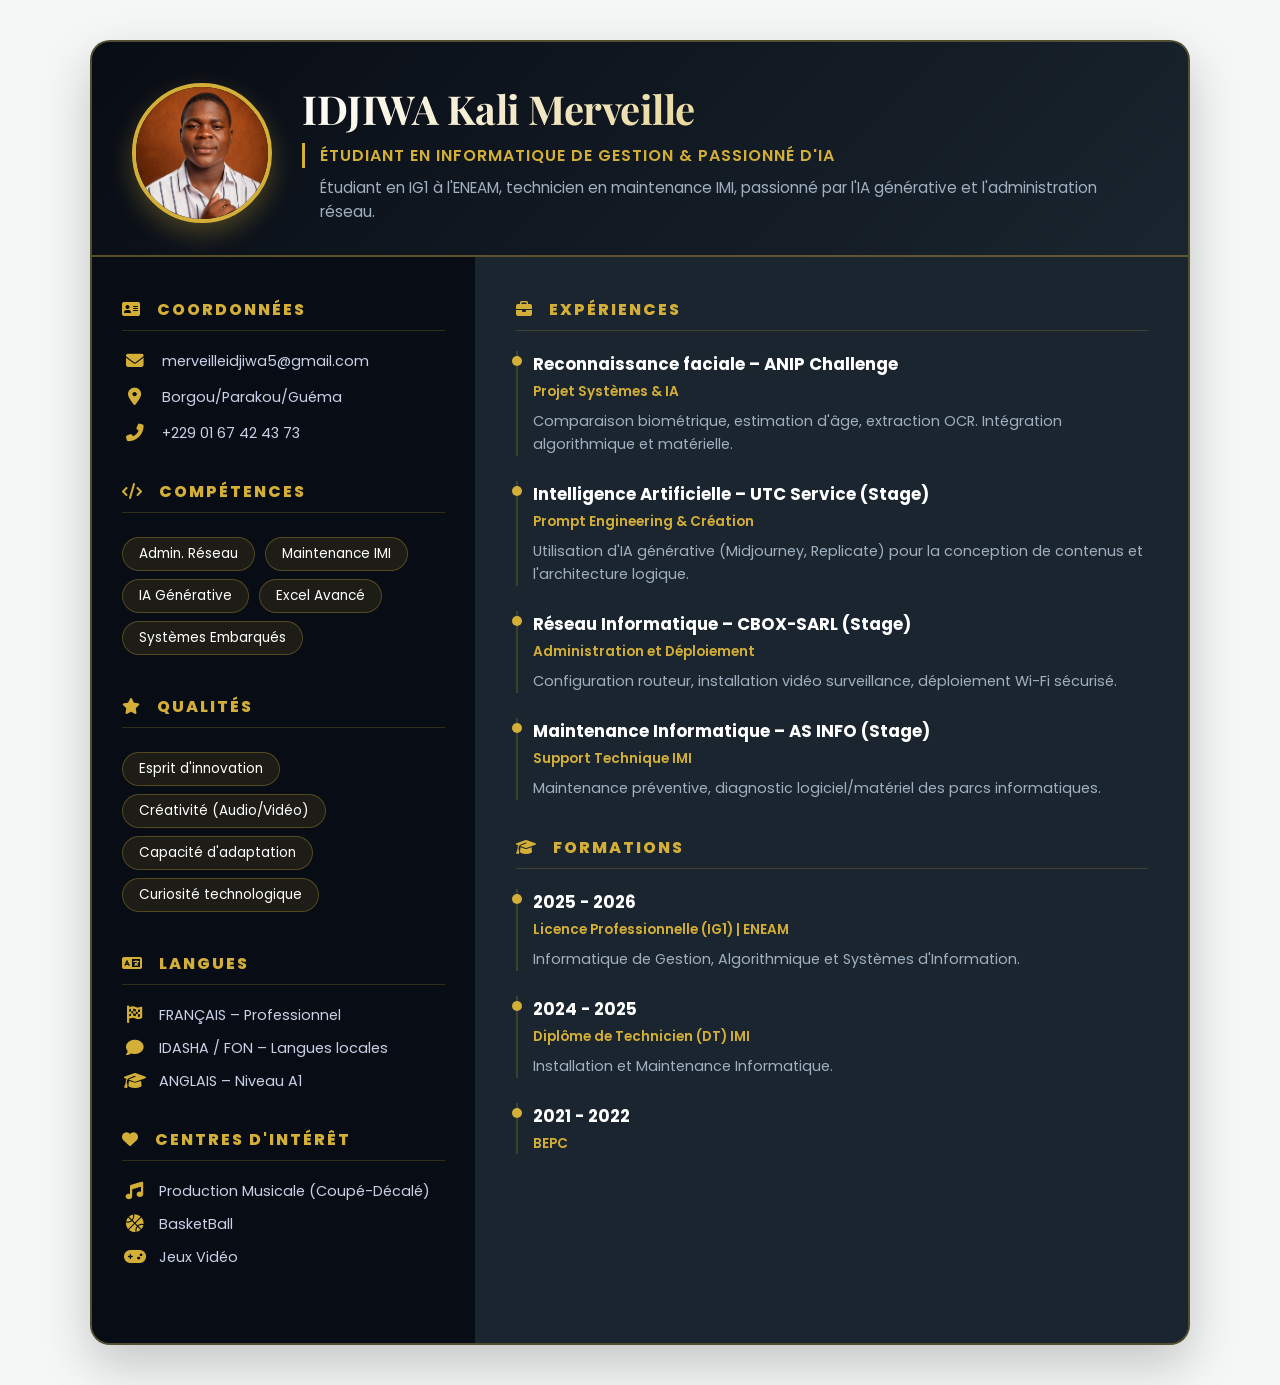
==== cv.html @ 540a0140 "Add files via upload" ====
<!DOCTYPE html>
<html lang="fr">
<head>
    <meta charset="UTF-8">
    <title>CV - KALI MERVEILLE</title>
    <style>
        @import url('https://fonts.googleapis.com/css2?family=Playfair+Display:wght@400;700&family=Poppins:wght@300;400;500;600;700&display=swap');
        
        * {
            margin: 0;
            padding: 0;
            box-sizing: border-box;
        }
        
        /* On met le fond de la page de la même couleur que les autres pages du site */
        body {
            background: #f4f7f6;
            font-family: 'Poppins', sans-serif;
            padding: 40px 20px;
            color: #e8edf5;
            min-height: 100vh;
            display: flex;
            align-items: center;
            justify-content: center;
            /* Cacher la barre de défilement pour un effet propre */
            scrollbar-width: none;
        }
        body::-webkit-scrollbar { display: none; }

        /* Le conteneur du CV devient la carte Bleu Nuit */
        .cv-container {
            max-width: 1100px;
            width: 100%;
            margin: 0 auto;
            background: #1a252f; /* Notre Bleu Nuit Premium */
            border-radius: 20px;
            box-shadow: 0 20px 50px rgba(0,0,0,0.2);
            overflow: hidden;
            border: 2px solid rgba(212, 175, 55, 0.3);
            animation: apparition 0.8s ease-out forwards;
        }

        @keyframes apparition {
            from { opacity: 0; transform: translateY(30px); }
            to { opacity: 1; transform: translateY(0); }
        }
        
        /* ===== EN-TÊTE avec PHOTO ===== */
        .cv-header {
            background: linear-gradient(135deg, #080c14, #1a252f);
            padding: 40px 40px 30px 40px;
            border-bottom: 2px solid rgba(212, 175, 55, 0.4);
            display: flex;
            align-items: center;
            gap: 30px;
            flex-wrap: wrap;
        }

        /* Photo de profil */
        .profile-img {
            width: 140px;
            height: 140px;
            border-radius: 50%;
            object-fit: cover;
            border: 4px solid #d4af37;
            box-shadow: 0 10px 25px rgba(212, 175, 55, 0.3);
            background: #1a1f2e;
            flex-shrink: 0;
            transition: transform 0.4s ease;
        }
        .profile-img:hover {
            transform: scale(1.05) rotate(2deg);
        }

        .profile-placeholder {
            width: 140px;
            height: 140px;
            border-radius: 50%;
            background: linear-gradient(145deg, #1a252f, #080c14);
            border: 4px solid #d4af37;
            display: flex;
            align-items: center;
            justify-content: center;
            color: #d4af37;
            font-size: 4rem;
            flex-shrink: 0;
        }

        .header-text {
            flex: 1;
        }
        .header-text h1 {
            font-family: 'Playfair Display', serif;
            font-size: 2.5rem;
            font-weight: 700;
            letter-spacing: -0.5px;
            background: linear-gradient(135deg, #fff, #d4af37);
            -webkit-background-clip: text;
            background-clip: text;
            color: transparent;
            margin-bottom: 8px;
        }
        .header-text .subtitle {
            color: #d4af37;
            font-size: 1rem;
            font-weight: 600;
            border-left: 3px solid #d4af37;
            padding-left: 15px;
            margin-bottom: 8px;
            letter-spacing: 1px;
        }
        .header-text .bio {
            color: #a0b0c0;
            font-size: 0.95rem;
            padding-left: 18px;
            line-height: 1.6;
        }
        
        /* ===== GRILLE 2 COLONNES ===== */
        .cv-grid {
            display: grid;
            grid-template-columns: 35% 65%;
            gap: 0;
        }
        .cv-left {
            background: #080c14; /* Bleu nuit très sombre pour la colonne de gauche */
            padding: 40px 30px;
            border-right: 1px solid rgba(212, 175, 55, 0.15);
        }
        .cv-right {
            background: #1a252f; /* Bleu nuit standard pour la droite */
            padding: 40px 40px;
        }
        
        /* ===== SECTIONS ===== */
        .section {
            margin-bottom: 35px;
        }
        .section-title {
            font-size: 1rem;
            font-weight: 800;
            text-transform: uppercase;
            letter-spacing: 2px;
            color: #d4af37;
            margin-bottom: 20px;
            border-bottom: 1px solid rgba(212, 175, 55, 0.2);
            padding-bottom: 8px;
        }
        .section-title i {
            margin-right: 10px;
        }
        
        /* Contact */
        .contact-item {
            display: flex;
            align-items: center;
            gap: 15px;
            margin-bottom: 15px;
            font-size: 0.9rem;
            color: #c9d1e6;
            transition: transform 0.3s ease;
        }
        .contact-item:hover {
            transform: translateX(5px);
            color: #d4af37;
        }
        .contact-item i {
            width: 25px;
            color: #d4af37;
            text-align: center;
            font-size: 1.1rem;
        }
        
        /* Tags compétences / qualités */
        .skill-tag {
            display: inline-block;
            background: rgba(212, 175, 55, 0.1);
            border: 1px solid rgba(212, 175, 55, 0.3);
            padding: 6px 16px;
            border-radius: 30px;
            font-size: 0.85rem;
            margin: 4px 6px 4px 0;
            color: #fff;
            transition: all 0.3s ease;
        }
        .skill-tag:hover {
            background: #d4af37;
            color: #080c14;
            transform: translateY(-2px);
        }
        
        /* Langues / Intérêts */
        .info-item {
            display: flex;
            align-items: center;
            gap: 12px;
            margin-bottom: 12px;
            font-size: 0.9rem;
            color: #c9d1e6;
        }
        .info-item i {
            width: 25px;
            color: #d4af37;
            text-align: center;
            font-size: 1.1rem;
        }
        
        /* ===== EXPÉRIENCES ===== */
        .exp-item {
            margin-bottom: 25px;
            padding-left: 15px;
            border-left: 2px solid rgba(212, 175, 55, 0.2);
            position: relative;
            transition: all 0.3s ease;
        }
        .exp-item:hover {
            border-left-color: #d4af37;
            background: linear-gradient(to right, rgba(212, 175, 55, 0.05), transparent);
        }
        .exp-item::before {
            content: '';
            position: absolute;
            left: -6px;
            top: 5px;
            width: 10px;
            height: 10px;
            background: #d4af37;
            border-radius: 50%;
        }
        .exp-title {
            font-weight: 700;
            color: white;
            font-size: 1.05rem;
            margin-bottom: 5px;
        }
        .exp-sub {
            font-size: 0.85rem;
            color: #d4af37;
            margin-bottom: 8px;
            font-weight: 600;
        }
        .exp-desc {
            font-size: 0.9rem;
            color: #a0b0c0;
            line-height: 1.6;
        }
        
        /* ===== RESPONSIVE ===== */
        @media (max-width: 850px) {
            .cv-grid {
                grid-template-columns: 1fr;
            }
            .cv-left {
                border-right: none;
                border-bottom: 1px solid rgba(212, 175, 55, 0.2);
            }
            body { padding: 15px; }
            .cv-header { flex-direction: column; text-align: center; }
            .header-text .subtitle { border-left: none; text-align: center; padding-left: 0; }
            .header-text .bio { padding-left: 0; text-align: center; }
        }
    </style>
</head>
<body>

    <div class="cv-container">

        <!-- ===== EN-TÊTE AVEC PHOTO ===== -->
        <div class="cv-header">
            <img src="image/photo.png" alt="Kali Merveille" class="profile-img" 
                 onerror="this.onerror=null; this.parentElement.innerHTML='<div class=\'profile-placeholder\'><i class=\'fas fa-user-circle\'></i></div>'">
            
            <div class="header-text">
                <h1>IDJIWA Kali Merveille</h1>
                <div class="subtitle">ÉTUDIANT EN INFORMATIQUE DE GESTION &amp; PASSIONNÉ D'IA</div>
                <div class="bio">
                    Étudiant en IG1 à l'ENEAM, technicien en maintenance IMI, passionné par l'IA générative et l'administration réseau.
                </div>
            </div>
        </div>

        <!-- ===== GRILLE ===== -->
        <div class="cv-grid">

            <!-- ===== COLONNE GAUCHE ===== -->
            <div class="cv-left">

                <!-- COORDONNÉES -->
                <div class="section">
                    <div class="section-title"><i class="fas fa-address-card"></i> COORDONNÉES</div>
                    <div class="contact-item"><i class="fas fa-envelope"></i> merveilleidjiwa5@gmail.com</div>
                    <div class="contact-item"><i class="fas fa-map-marker-alt"></i> Borgou/Parakou/Guéma</div>
                    <div class="contact-item"><i class="fas fa-phone-alt"></i> +229 01 67 42 43 73</div>
                </div>

                <!-- COMPÉTENCES -->
                <div class="section">
                    <div class="section-title"><i class="fas fa-code"></i> COMPÉTENCES</div>
                    <div>
                        <span class="skill-tag">Admin. Réseau</span>
                        <span class="skill-tag">Maintenance IMI</span>
                        <span class="skill-tag">IA Générative</span>
                        <span class="skill-tag">Excel Avancé</span>
                        <span class="skill-tag">Systèmes Embarqués</span>
                    </div>
                </div>

                <!-- QUALITÉS -->
                <div class="section">
                    <div class="section-title"><i class="fas fa-star"></i> QUALITÉS</div>
                    <div>
                        <span class="skill-tag">Esprit d'innovation</span>
                        <span class="skill-tag">Créativité (Audio/Vidéo)</span>
                        <span class="skill-tag">Capacité d'adaptation</span>
                        <span class="skill-tag">Curiosité technologique</span>
                    </div>
                </div>

                <!-- LANGUES -->
                <div class="section">
                    <div class="section-title"><i class="fas fa-language"></i> LANGUES</div>
                    <div class="info-item"><i class="fas fa-flag-checkered"></i> FRANÇAIS – Professionnel</div>
                    <div class="info-item"><i class="fas fa-comment"></i> IDASHA / FON – Langues locales</div>
                    <div class="info-item"><i class="fas fa-graduation-cap"></i> ANGLAIS – Niveau A1</div>
                </div>

                <!-- CENTRES D'INTÉRÊT -->
                <div class="section">
                    <div class="section-title"><i class="fas fa-heart"></i> CENTRES D'INTÉRÊT</div>
                    <div class="info-item"><i class="fas fa-music"></i> Production Musicale (Coupé-Décalé)</div>
                    <div class="info-item"><i class="fas fa-basketball-ball"></i> BasketBall</div>
                    <div class="info-item"><i class="fas fa-gamepad"></i> Jeux Vidéo</div>
                </div>

            </div>

            <!-- ===== COLONNE DROITE ===== -->
            <div class="cv-right">

                <!-- EXPÉRIENCES -->
                <div class="section">
                    <div class="section-title"><i class="fas fa-briefcase"></i> EXPÉRIENCES</div>

                    <div class="exp-item">
                        <div class="exp-title">Reconnaissance faciale – ANIP Challenge</div>
                        <div class="exp-sub">Projet Systèmes & IA</div>
                        <div class="exp-desc">Comparaison biométrique, estimation d'âge, extraction OCR. Intégration algorithmique et matérielle.</div>
                    </div>

                    <div class="exp-item">
                        <div class="exp-title">Intelligence Artificielle – UTC Service (Stage)</div>
                        <div class="exp-sub">Prompt Engineering & Création</div>
                        <div class="exp-desc">Utilisation d'IA générative (Midjourney, Replicate) pour la conception de contenus et l'architecture logique.</div>
                    </div>

                    <div class="exp-item">
                        <div class="exp-title">Réseau Informatique – CBOX-SARL (Stage)</div>
                        <div class="exp-sub">Administration et Déploiement</div>
                        <div class="exp-desc">Configuration routeur, installation vidéo surveillance, déploiement Wi-Fi sécurisé.</div>
                    </div>

                    <div class="exp-item">
                        <div class="exp-title">Maintenance Informatique – AS INFO (Stage)</div>
                        <div class="exp-sub">Support Technique IMI</div>
                        <div class="exp-desc">Maintenance préventive, diagnostic logiciel/matériel des parcs informatiques.</div>
                    </div>
                </div>

                <!-- FORMATIONS -->
                <div class="section">
                    <div class="section-title"><i class="fas fa-graduation-cap"></i> FORMATIONS</div>

                    <div class="exp-item">
                        <div class="exp-title">2025 - 2026</div>
                        <div class="exp-sub">Licence Professionnelle (IG1) | ENEAM</div>
                        <div class="exp-desc">Informatique de Gestion, Algorithmique et Systèmes d'Information.</div>
                    </div>

                    <div class="exp-item">
                        <div class="exp-title">2024 - 2025</div>
                        <div class="exp-sub">Diplôme de Technicien (DT) IMI</div>
                        <div class="exp-desc">Installation et Maintenance Informatique.</div>
                    </div>

                    <div class="exp-item">
                        <div class="exp-title">2021 - 2022</div>
                        <div class="exp-sub">BEPC</div>
                    </div>
                </div>

            </div>
            <!-- FIN GRID -->

        </div>
    </div>

    <!-- Font Awesome pour les icônes -->
    <link rel="stylesheet" href="https://cdnjs.cloudflare.com/ajax/libs/font-awesome/6.4.0/css/all.min.css">

</body>
</html>
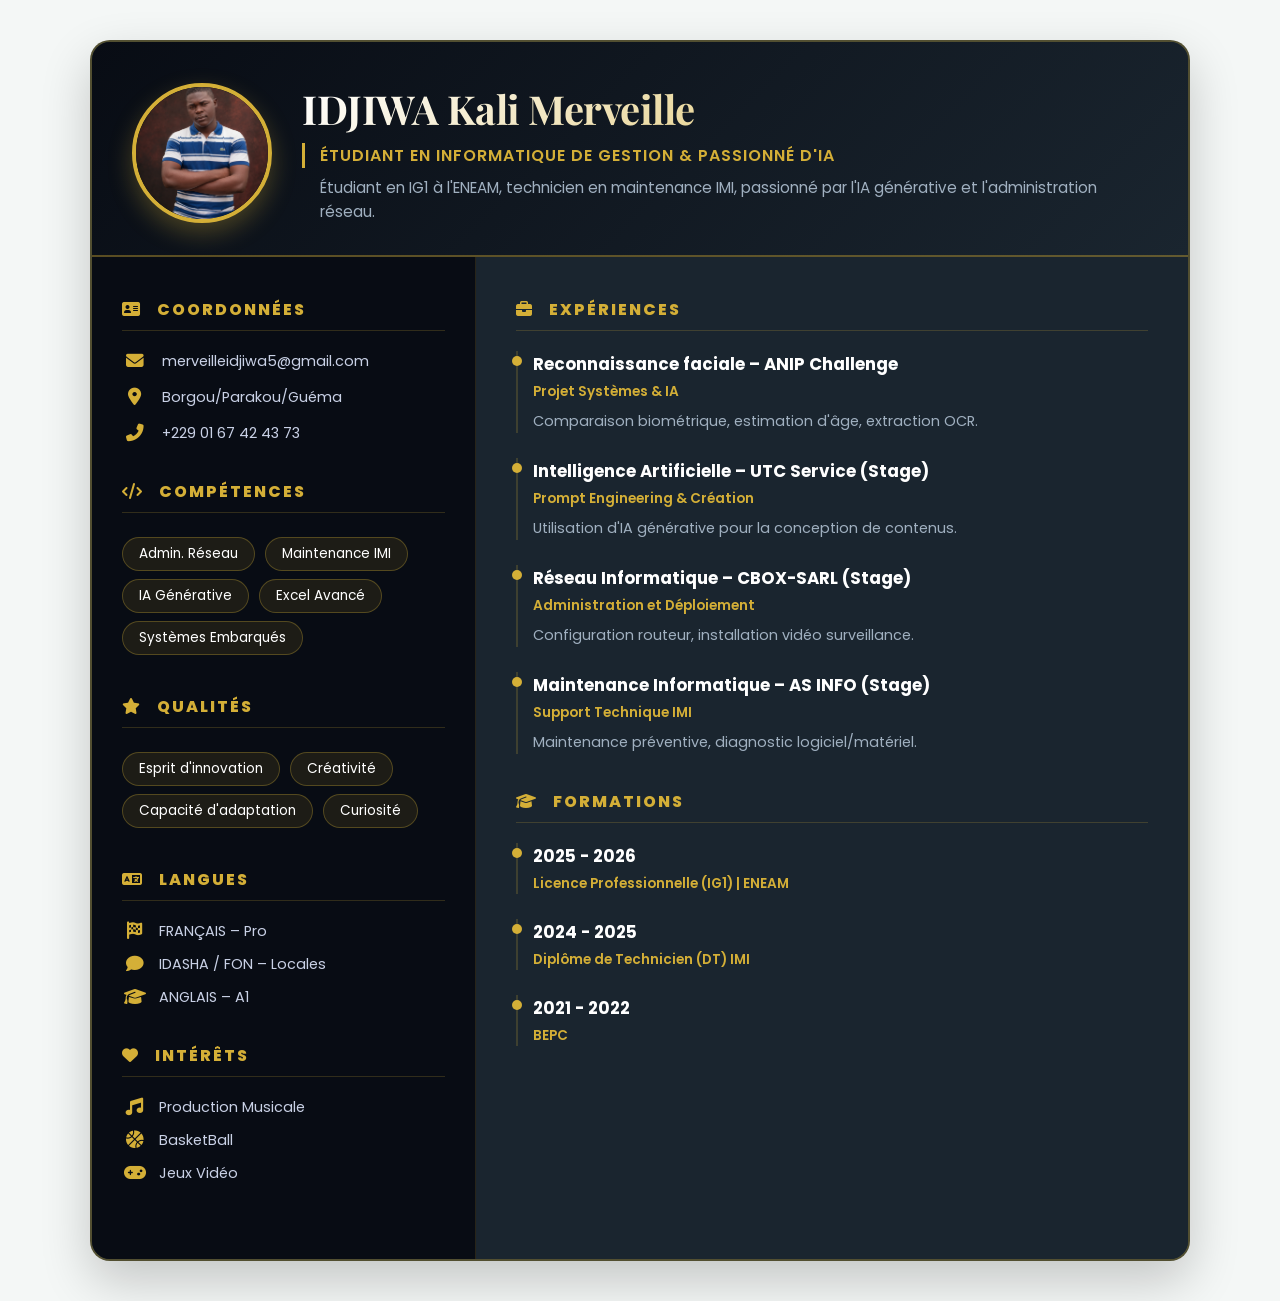
==== commit cdfa671a: "Add files via upload" ====
--- a/cv.html
+++ b/cv.html
@@ -2,17 +2,13 @@
 <html lang="fr">
 <head>
     <meta charset="UTF-8">
+    <meta name="viewport" content="width=device-width, initial-scale=1.0">
     <title>CV - KALI MERVEILLE</title>
     <style>
         @import url('https://fonts.googleapis.com/css2?family=Playfair+Display:wght@400;700&family=Poppins:wght@300;400;500;600;700&display=swap');
         
-        * {
-            margin: 0;
-            padding: 0;
-            box-sizing: border-box;
-        }
-        
-        /* On met le fond de la page de la même couleur que les autres pages du site */
+        * { margin: 0; padding: 0; box-sizing: border-box; }
+        
         body {
             background: #f4f7f6;
             font-family: 'Poppins', sans-serif;
@@ -22,17 +18,15 @@
             display: flex;
             align-items: center;
             justify-content: center;
-            /* Cacher la barre de défilement pour un effet propre */
             scrollbar-width: none;
         }
         body::-webkit-scrollbar { display: none; }
 
-        /* Le conteneur du CV devient la carte Bleu Nuit */
         .cv-container {
             max-width: 1100px;
             width: 100%;
             margin: 0 auto;
-            background: #1a252f; /* Notre Bleu Nuit Premium */
+            background: #1a252f;
             border-radius: 20px;
             box-shadow: 0 20px 50px rgba(0,0,0,0.2);
             overflow: hidden;
@@ -45,7 +39,6 @@
             to { opacity: 1; transform: translateY(0); }
         }
         
-        /* ===== EN-TÊTE avec PHOTO ===== */
         .cv-header {
             background: linear-gradient(135deg, #080c14, #1a252f);
             padding: 40px 40px 30px 40px;
@@ -56,7 +49,6 @@
             flex-wrap: wrap;
         }
 
-        /* Photo de profil */
         .profile-img {
             width: 140px;
             height: 140px;
@@ -68,27 +60,9 @@
             flex-shrink: 0;
             transition: transform 0.4s ease;
         }
-        .profile-img:hover {
-            transform: scale(1.05) rotate(2deg);
-        }
-
-        .profile-placeholder {
-            width: 140px;
-            height: 140px;
-            border-radius: 50%;
-            background: linear-gradient(145deg, #1a252f, #080c14);
-            border: 4px solid #d4af37;
-            display: flex;
-            align-items: center;
-            justify-content: center;
-            color: #d4af37;
-            font-size: 4rem;
-            flex-shrink: 0;
-        }
-
-        .header-text {
-            flex: 1;
-        }
+        .profile-img:hover { transform: scale(1.05) rotate(2deg); }
+
+        .header-text { flex: 1; }
         .header-text h1 {
             font-family: 'Playfair Display', serif;
             font-size: 2.5rem;
@@ -109,183 +83,65 @@
             margin-bottom: 8px;
             letter-spacing: 1px;
         }
-        .header-text .bio {
-            color: #a0b0c0;
-            font-size: 0.95rem;
-            padding-left: 18px;
-            line-height: 1.6;
-        }
-        
-        /* ===== GRILLE 2 COLONNES ===== */
-        .cv-grid {
-            display: grid;
-            grid-template-columns: 35% 65%;
-            gap: 0;
-        }
-        .cv-left {
-            background: #080c14; /* Bleu nuit très sombre pour la colonne de gauche */
-            padding: 40px 30px;
-            border-right: 1px solid rgba(212, 175, 55, 0.15);
-        }
-        .cv-right {
-            background: #1a252f; /* Bleu nuit standard pour la droite */
-            padding: 40px 40px;
-        }
-        
-        /* ===== SECTIONS ===== */
-        .section {
-            margin-bottom: 35px;
-        }
-        .section-title {
-            font-size: 1rem;
-            font-weight: 800;
-            text-transform: uppercase;
-            letter-spacing: 2px;
-            color: #d4af37;
-            margin-bottom: 20px;
-            border-bottom: 1px solid rgba(212, 175, 55, 0.2);
-            padding-bottom: 8px;
-        }
-        .section-title i {
-            margin-right: 10px;
-        }
-        
-        /* Contact */
-        .contact-item {
-            display: flex;
-            align-items: center;
-            gap: 15px;
-            margin-bottom: 15px;
-            font-size: 0.9rem;
-            color: #c9d1e6;
-            transition: transform 0.3s ease;
-        }
-        .contact-item:hover {
-            transform: translateX(5px);
-            color: #d4af37;
-        }
-        .contact-item i {
-            width: 25px;
-            color: #d4af37;
-            text-align: center;
-            font-size: 1.1rem;
-        }
-        
-        /* Tags compétences / qualités */
-        .skill-tag {
-            display: inline-block;
-            background: rgba(212, 175, 55, 0.1);
-            border: 1px solid rgba(212, 175, 55, 0.3);
-            padding: 6px 16px;
-            border-radius: 30px;
-            font-size: 0.85rem;
-            margin: 4px 6px 4px 0;
-            color: #fff;
-            transition: all 0.3s ease;
-        }
-        .skill-tag:hover {
-            background: #d4af37;
-            color: #080c14;
-            transform: translateY(-2px);
-        }
-        
-        /* Langues / Intérêts */
-        .info-item {
-            display: flex;
-            align-items: center;
-            gap: 12px;
-            margin-bottom: 12px;
-            font-size: 0.9rem;
-            color: #c9d1e6;
-        }
-        .info-item i {
-            width: 25px;
-            color: #d4af37;
-            text-align: center;
-            font-size: 1.1rem;
-        }
-        
-        /* ===== EXPÉRIENCES ===== */
-        .exp-item {
-            margin-bottom: 25px;
-            padding-left: 15px;
-            border-left: 2px solid rgba(212, 175, 55, 0.2);
-            position: relative;
-            transition: all 0.3s ease;
-        }
-        .exp-item:hover {
-            border-left-color: #d4af37;
-            background: linear-gradient(to right, rgba(212, 175, 55, 0.05), transparent);
-        }
-        .exp-item::before {
-            content: '';
-            position: absolute;
-            left: -6px;
-            top: 5px;
-            width: 10px;
-            height: 10px;
-            background: #d4af37;
-            border-radius: 50%;
-        }
-        .exp-title {
-            font-weight: 700;
-            color: white;
-            font-size: 1.05rem;
-            margin-bottom: 5px;
-        }
-        .exp-sub {
-            font-size: 0.85rem;
-            color: #d4af37;
-            margin-bottom: 8px;
-            font-weight: 600;
-        }
-        .exp-desc {
-            font-size: 0.9rem;
-            color: #a0b0c0;
-            line-height: 1.6;
-        }
-        
-        /* ===== RESPONSIVE ===== */
+        .header-text .bio { color: #a0b0c0; font-size: 0.95rem; padding-left: 18px; line-height: 1.6; }
+        
+        .cv-grid { display: grid; grid-template-columns: 35% 65%; gap: 0; }
+        .cv-left { background: #080c14; padding: 40px 30px; border-right: 1px solid rgba(212, 175, 55, 0.15); }
+        .cv-right { background: #1a252f; padding: 40px 40px; }
+        
+        .section { margin-bottom: 35px; }
+        .section-title { font-size: 1rem; font-weight: 800; text-transform: uppercase; letter-spacing: 2px; color: #d4af37; margin-bottom: 20px; border-bottom: 1px solid rgba(212, 175, 55, 0.2); padding-bottom: 8px; }
+        .section-title i { margin-right: 10px; }
+        
+        .contact-item { display: flex; align-items: center; gap: 15px; margin-bottom: 15px; font-size: 0.9rem; color: #c9d1e6; transition: transform 0.3s ease; }
+        .contact-item:hover { transform: translateX(5px); color: #d4af37; }
+        .contact-item i { width: 25px; color: #d4af37; text-align: center; font-size: 1.1rem; }
+        
+        .skill-tag { display: inline-block; background: rgba(212, 175, 55, 0.1); border: 1px solid rgba(212, 175, 55, 0.3); padding: 6px 16px; border-radius: 30px; font-size: 0.85rem; margin: 4px 6px 4px 0; color: #fff; transition: all 0.3s ease; }
+        .skill-tag:hover { background: #d4af37; color: #080c14; transform: translateY(-2px); }
+        
+        .info-item { display: flex; align-items: center; gap: 12px; margin-bottom: 12px; font-size: 0.9rem; color: #c9d1e6; }
+        .info-item i { width: 25px; color: #d4af37; text-align: center; font-size: 1.1rem; }
+        
+        .exp-item { margin-bottom: 25px; padding-left: 15px; border-left: 2px solid rgba(212, 175, 55, 0.2); position: relative; transition: all 0.3s ease; }
+        .exp-item:hover { border-left-color: #d4af37; background: linear-gradient(to right, rgba(212, 175, 55, 0.05), transparent); }
+        .exp-item::before { content: ''; position: absolute; left: -6px; top: 5px; width: 10px; height: 10px; background: #d4af37; border-radius: 50%; }
+        .exp-title { font-weight: 700; color: white; font-size: 1.05rem; margin-bottom: 5px; }
+        .exp-sub { font-size: 0.85rem; color: #d4af37; margin-bottom: 8px; font-weight: 600; }
+        .exp-desc { font-size: 0.9rem; color: #a0b0c0; line-height: 1.6; }
+        
+        /* === MOBILE : RÉTRÉCISSEMENT ET DÉFILEMENT === */
         @media (max-width: 850px) {
-            .cv-grid {
-                grid-template-columns: 1fr;
+            body { 
+                display: block; /* Active le défilement vertical */
+                padding: 10px 5px; 
+                overflow-x: hidden;
             }
-            .cv-left {
-                border-right: none;
-                border-bottom: 1px solid rgba(212, 175, 55, 0.2);
-            }
-            body { padding: 15px; }
-            .cv-header { flex-direction: column; text-align: center; }
-            .header-text .subtitle { border-left: none; text-align: center; padding-left: 0; }
-            .header-text .bio { padding-left: 0; text-align: center; }
+            .cv-grid { grid-template-columns: 1fr; }
+            .cv-left { border-right: none; border-bottom: 1px solid rgba(212, 175, 55, 0.2); padding: 20px 15px; }
+            .cv-right { padding: 20px 15px; }
+            .cv-header { flex-direction: column; text-align: center; padding: 25px 15px; }
+            .header-text .subtitle { border-left: none; padding-left: 0; }
+            .header-text .bio { padding-left: 0; }
+            .profile-img { width: 100px; height: 100px; }
+            .header-text h1 { font-size: 1.8rem; }
         }
     </style>
 </head>
 <body>
 
     <div class="cv-container">
-
-        <!-- ===== EN-TÊTE AVEC PHOTO ===== -->
         <div class="cv-header">
-            <img src="image/photo.png" alt="Kali Merveille" class="profile-img" 
-                 onerror="this.onerror=null; this.parentElement.innerHTML='<div class=\'profile-placeholder\'><i class=\'fas fa-user-circle\'></i></div>'">
-            
+            <img src="image/image_exemple.png" alt="Kali Merveille" class="profile-img">
             <div class="header-text">
                 <h1>IDJIWA Kali Merveille</h1>
                 <div class="subtitle">ÉTUDIANT EN INFORMATIQUE DE GESTION &amp; PASSIONNÉ D'IA</div>
-                <div class="bio">
-                    Étudiant en IG1 à l'ENEAM, technicien en maintenance IMI, passionné par l'IA générative et l'administration réseau.
-                </div>
+                <div class="bio">Étudiant en IG1 à l'ENEAM, technicien en maintenance IMI, passionné par l'IA générative et l'administration réseau.</div>
             </div>
         </div>
 
-        <!-- ===== GRILLE ===== -->
         <div class="cv-grid">
-
-            <!-- ===== COLONNE GAUCHE ===== -->
             <div class="cv-left">
-
-                <!-- COORDONNÉES -->
                 <div class="section">
                     <div class="section-title"><i class="fas fa-address-card"></i> COORDONNÉES</div>
                     <div class="contact-item"><i class="fas fa-envelope"></i> merveilleidjiwa5@gmail.com</div>
@@ -293,7 +149,6 @@
                     <div class="contact-item"><i class="fas fa-phone-alt"></i> +229 01 67 42 43 73</div>
                 </div>
 
-                <!-- COMPÉTENCES -->
                 <div class="section">
                     <div class="section-title"><i class="fas fa-code"></i> COMPÉTENCES</div>
                     <div>
@@ -305,97 +160,74 @@
                     </div>
                 </div>
 
-                <!-- QUALITÉS -->
                 <div class="section">
                     <div class="section-title"><i class="fas fa-star"></i> QUALITÉS</div>
                     <div>
                         <span class="skill-tag">Esprit d'innovation</span>
-                        <span class="skill-tag">Créativité (Audio/Vidéo)</span>
+                        <span class="skill-tag">Créativité</span>
                         <span class="skill-tag">Capacité d'adaptation</span>
-                        <span class="skill-tag">Curiosité technologique</span>
-                    </div>
-                </div>
-
-                <!-- LANGUES -->
+                        <span class="skill-tag">Curiosité</span>
+                    </div>
+                </div>
+
                 <div class="section">
                     <div class="section-title"><i class="fas fa-language"></i> LANGUES</div>
-                    <div class="info-item"><i class="fas fa-flag-checkered"></i> FRANÇAIS – Professionnel</div>
-                    <div class="info-item"><i class="fas fa-comment"></i> IDASHA / FON – Langues locales</div>
-                    <div class="info-item"><i class="fas fa-graduation-cap"></i> ANGLAIS – Niveau A1</div>
-                </div>
-
-                <!-- CENTRES D'INTÉRÊT -->
-                <div class="section">
-                    <div class="section-title"><i class="fas fa-heart"></i> CENTRES D'INTÉRÊT</div>
-                    <div class="info-item"><i class="fas fa-music"></i> Production Musicale (Coupé-Décalé)</div>
+                    <div class="info-item"><i class="fas fa-flag-checkered"></i> FRANÇAIS – Pro</div>
+                    <div class="info-item"><i class="fas fa-comment"></i> IDASHA / FON – Locales</div>
+                    <div class="info-item"><i class="fas fa-graduation-cap"></i> ANGLAIS – A1</div>
+                </div>
+
+                <div class="section">
+                    <div class="section-title"><i class="fas fa-heart"></i> INTÉRÊTS</div>
+                    <div class="info-item"><i class="fas fa-music"></i> Production Musicale</div>
                     <div class="info-item"><i class="fas fa-basketball-ball"></i> BasketBall</div>
                     <div class="info-item"><i class="fas fa-gamepad"></i> Jeux Vidéo</div>
                 </div>
-
             </div>
 
-            <!-- ===== COLONNE DROITE ===== -->
             <div class="cv-right">
-
-                <!-- EXPÉRIENCES -->
                 <div class="section">
                     <div class="section-title"><i class="fas fa-briefcase"></i> EXPÉRIENCES</div>
-
                     <div class="exp-item">
                         <div class="exp-title">Reconnaissance faciale – ANIP Challenge</div>
                         <div class="exp-sub">Projet Systèmes & IA</div>
-                        <div class="exp-desc">Comparaison biométrique, estimation d'âge, extraction OCR. Intégration algorithmique et matérielle.</div>
-                    </div>
-
+                        <div class="exp-desc">Comparaison biométrique, estimation d'âge, extraction OCR.</div>
+                    </div>
                     <div class="exp-item">
                         <div class="exp-title">Intelligence Artificielle – UTC Service (Stage)</div>
                         <div class="exp-sub">Prompt Engineering & Création</div>
-                        <div class="exp-desc">Utilisation d'IA générative (Midjourney, Replicate) pour la conception de contenus et l'architecture logique.</div>
-                    </div>
-
+                        <div class="exp-desc">Utilisation d'IA générative pour la conception de contenus.</div>
+                    </div>
                     <div class="exp-item">
                         <div class="exp-title">Réseau Informatique – CBOX-SARL (Stage)</div>
                         <div class="exp-sub">Administration et Déploiement</div>
-                        <div class="exp-desc">Configuration routeur, installation vidéo surveillance, déploiement Wi-Fi sécurisé.</div>
-                    </div>
-
+                        <div class="exp-desc">Configuration routeur, installation vidéo surveillance.</div>
+                    </div>
                     <div class="exp-item">
                         <div class="exp-title">Maintenance Informatique – AS INFO (Stage)</div>
                         <div class="exp-sub">Support Technique IMI</div>
-                        <div class="exp-desc">Maintenance préventive, diagnostic logiciel/matériel des parcs informatiques.</div>
-                    </div>
-                </div>
-
-                <!-- FORMATIONS -->
+                        <div class="exp-desc">Maintenance préventive, diagnostic logiciel/matériel.</div>
+                    </div>
+                </div>
+
                 <div class="section">
                     <div class="section-title"><i class="fas fa-graduation-cap"></i> FORMATIONS</div>
-
                     <div class="exp-item">
                         <div class="exp-title">2025 - 2026</div>
                         <div class="exp-sub">Licence Professionnelle (IG1) | ENEAM</div>
-                        <div class="exp-desc">Informatique de Gestion, Algorithmique et Systèmes d'Information.</div>
-                    </div>
-
+                    </div>
                     <div class="exp-item">
                         <div class="exp-title">2024 - 2025</div>
                         <div class="exp-sub">Diplôme de Technicien (DT) IMI</div>
-                        <div class="exp-desc">Installation et Maintenance Informatique.</div>
-                    </div>
-
+                    </div>
                     <div class="exp-item">
                         <div class="exp-title">2021 - 2022</div>
                         <div class="exp-sub">BEPC</div>
                     </div>
                 </div>
-
             </div>
-            <!-- FIN GRID -->
-
         </div>
     </div>
-
-    <!-- Font Awesome pour les icônes -->
     <link rel="stylesheet" href="https://cdnjs.cloudflare.com/ajax/libs/font-awesome/6.4.0/css/all.min.css">
-
 </body>
 </html>
